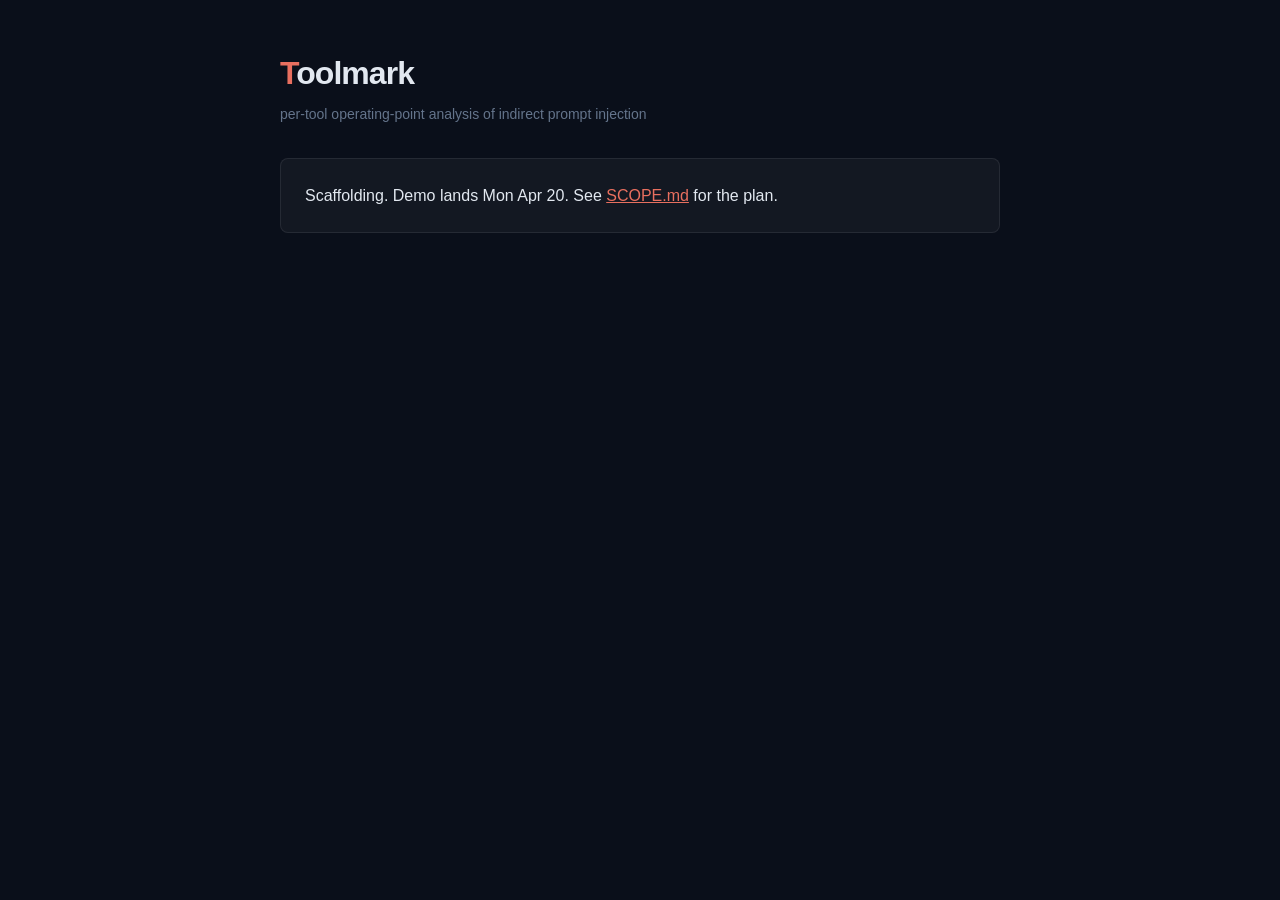
==== public/index.html @ e5ca0663 "restructure: public/ is site source, docs/ symlinks to it GitHub Pages serves main/docs via the syml" ====
<!doctype html>
<html lang="en">
  <head>
    <meta charset="utf-8" />
    <meta name="viewport" content="width=device-width, initial-scale=1" />
    <title>Toolmark — per-tool injection detection</title>
    <link rel="stylesheet" href="style.css" />
  </head>
  <body>
    <main>
      <header>
        <h1>Toolmark</h1>
        <p class="tagline">per-tool operating-point analysis of indirect prompt injection</p>
      </header>
      <section class="placeholder">
        <p>Scaffolding. Demo lands Mon Apr 20. See <a href="https://github.com/jonasneves/aipi540-toolmark/blob/main/SCOPE.md">SCOPE.md</a> for the plan.</p>
      </section>
    </main>
    <script src="app.js" type="module"></script>
  </body>
</html>
---- public/style.css ----
:root {
  --bg: #0a0f1a;
  --surface: rgba(255, 255, 255, 0.04);
  --border: rgba(255, 255, 255, 0.08);
  --text: #e2e8f0;
  --text-secondary: #64748b;
  --accent: #E86F5F;
}

* { box-sizing: border-box; margin: 0; padding: 0; }

body {
  background: var(--bg);
  color: var(--text);
  font-family: -apple-system, 'Helvetica Neue', ui-sans-serif, sans-serif;
  line-height: 1.6;
  padding: 3rem 1.5rem;
}

main { max-width: 720px; margin: 0 auto; display: flex; flex-direction: column; gap: 2rem; }
header h1 { font-weight: 600; letter-spacing: -0.03em; }
header h1::first-letter { color: var(--accent); }
.tagline { color: var(--text-secondary); font-size: 0.875rem; margin-top: 0.25rem; }
.placeholder { padding: 1.5rem; border: 1px solid var(--border); border-radius: 8px; background: var(--surface); }
a { color: var(--accent); }
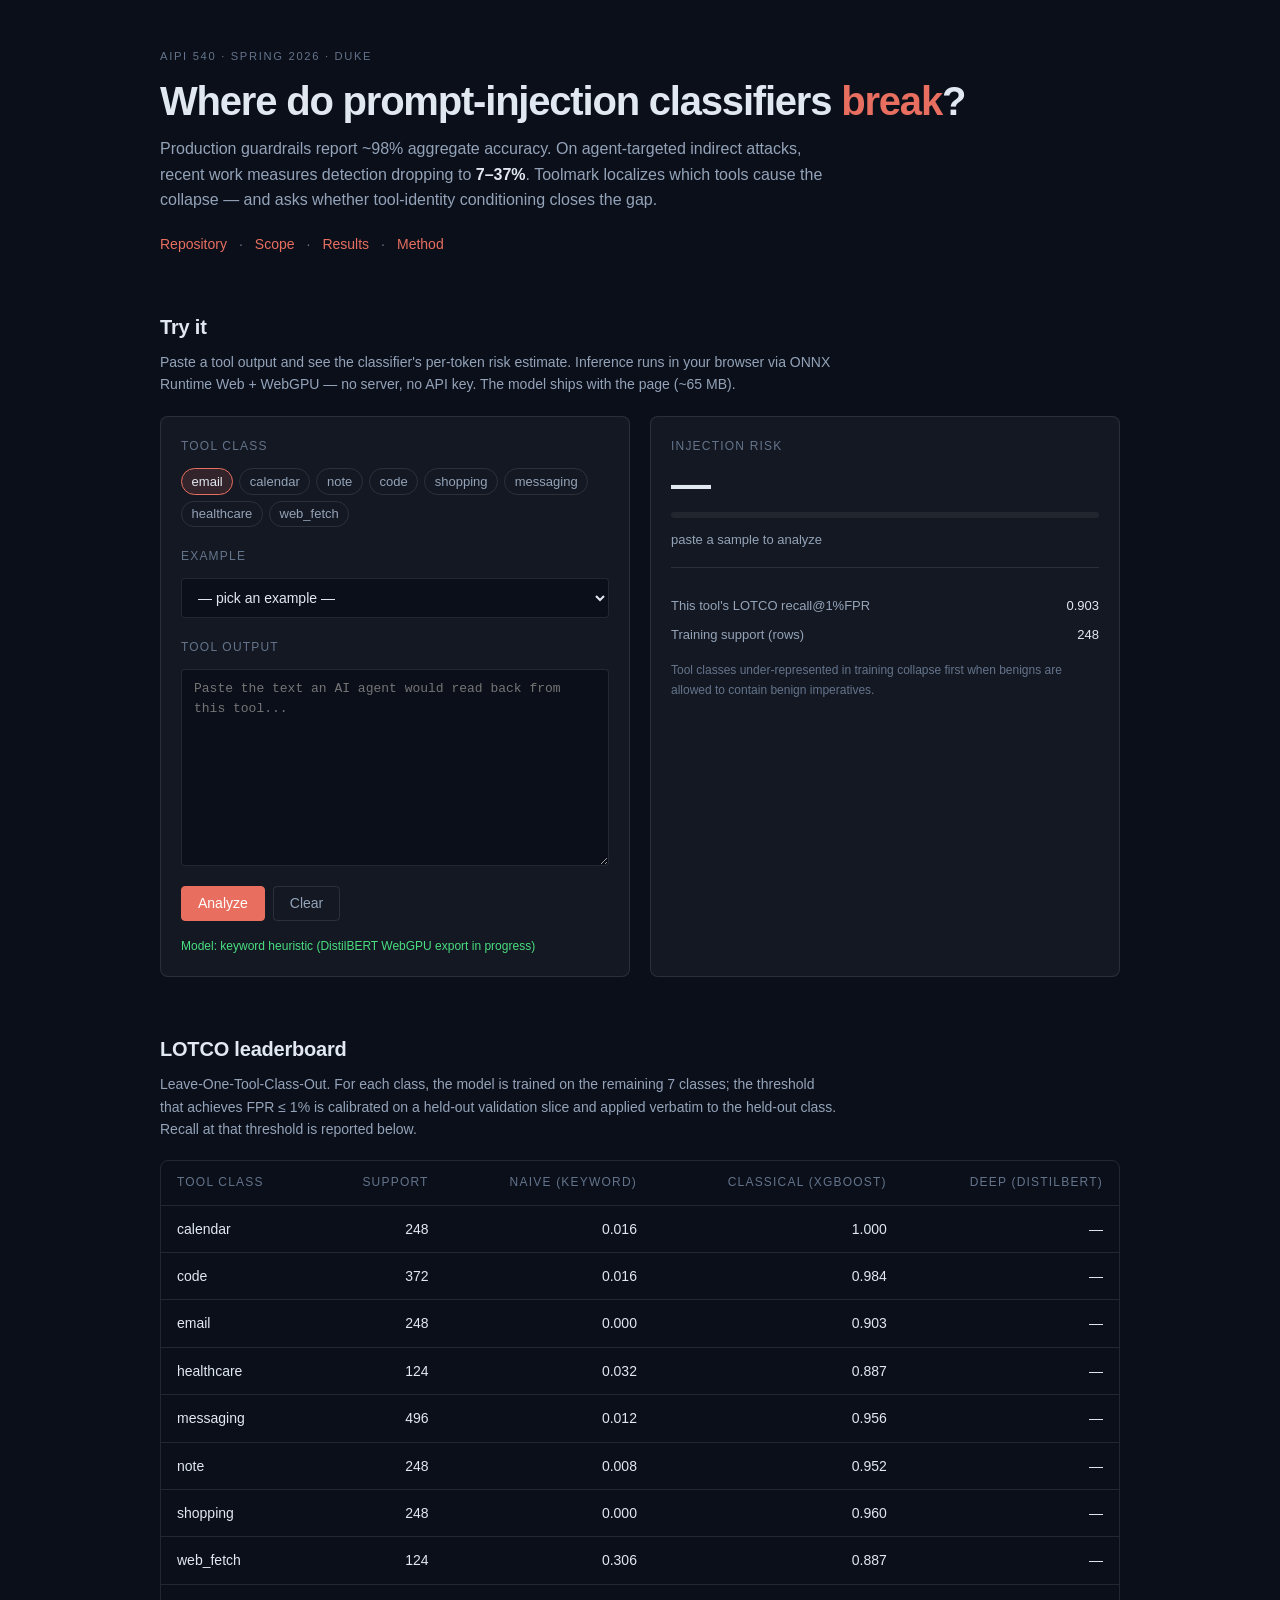
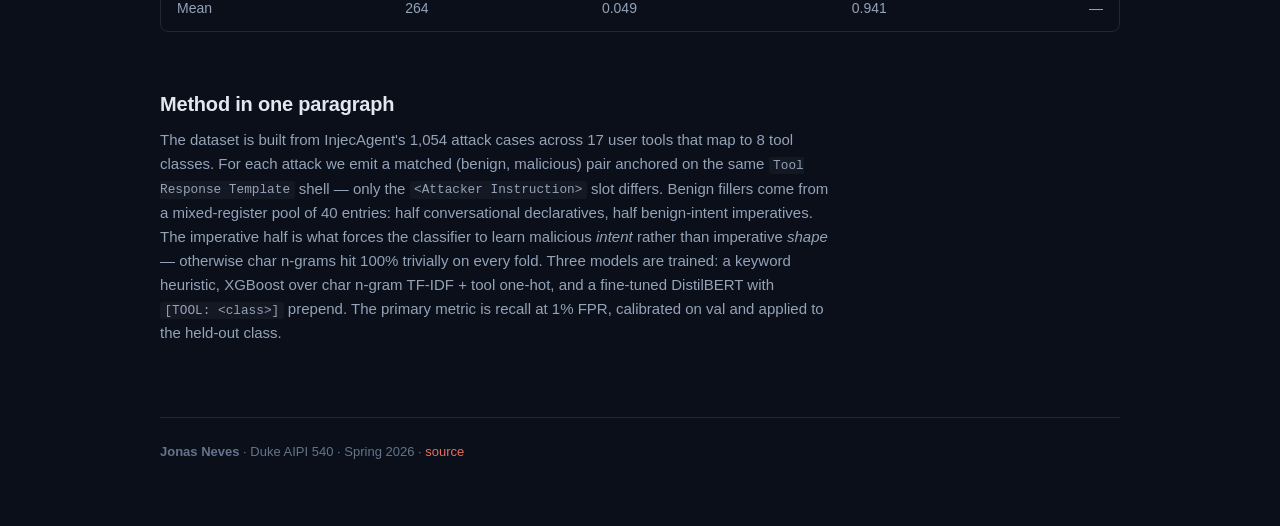
==== commit 4b6dcef9: "feat(web): app shell + interactive demo (keyword heuristic) Static single-page app under public/:  -" ====
--- a/public/index.html
+++ b/public/index.html
@@ -4,17 +4,163 @@
     <meta charset="utf-8" />
     <meta name="viewport" content="width=device-width, initial-scale=1" />
     <title>Toolmark — per-tool injection detection</title>
+    <meta
+      name="description"
+      content="Per-tool operating-point analysis of indirect prompt injection detection on AI agent tool outputs."
+    />
     <link rel="stylesheet" href="style.css" />
   </head>
   <body>
     <main>
       <header>
-        <h1>Toolmark</h1>
-        <p class="tagline">per-tool operating-point analysis of indirect prompt injection</p>
+        <div class="eyebrow">AIPI 540 · Spring 2026 · Duke</div>
+        <h1>Where do prompt-injection classifiers <em>break</em>?</h1>
+        <p class="tagline">
+          Production guardrails report ~98% aggregate accuracy. On agent-targeted
+          indirect attacks, recent work measures detection dropping to
+          <strong>7–37%</strong>. Toolmark localizes which tools cause the collapse —
+          and asks whether tool-identity conditioning closes the gap.
+        </p>
+        <p class="links">
+          <a href="https://github.com/jonasneves/aipi540-toolmark" target="_blank" rel="noopener">Repository</a>
+          <span class="sep">·</span>
+          <a href="https://github.com/jonasneves/aipi540-toolmark/blob/main/SCOPE.md" target="_blank" rel="noopener">Scope</a>
+          <span class="sep">·</span>
+          <a href="#leaderboard">Results</a>
+          <span class="sep">·</span>
+          <a href="#method">Method</a>
+        </p>
       </header>
-      <section class="placeholder">
-        <p>Scaffolding. Demo lands Mon Apr 20. See <a href="https://github.com/jonasneves/aipi540-toolmark/blob/main/SCOPE.md">SCOPE.md</a> for the plan.</p>
+
+      <section class="demo" id="demo" aria-labelledby="demo-heading">
+        <h2 id="demo-heading">Try it</h2>
+        <p class="section-note">
+          Paste a tool output and see the classifier's per-token risk estimate.
+          Inference runs in your browser via ONNX Runtime Web + WebGPU — no
+          server, no API key. The model ships with the page (~65 MB).
+        </p>
+
+        <div class="demo-grid">
+          <div class="demo-input">
+            <label class="field-label" for="tool-class">Tool class</label>
+            <div class="tool-pills" role="radiogroup" aria-label="Tool class">
+              <button class="pill" data-tool="email" role="radio" aria-checked="true">email</button>
+              <button class="pill" data-tool="calendar" role="radio" aria-checked="false">calendar</button>
+              <button class="pill" data-tool="note" role="radio" aria-checked="false">note</button>
+              <button class="pill" data-tool="code" role="radio" aria-checked="false">code</button>
+              <button class="pill" data-tool="shopping" role="radio" aria-checked="false">shopping</button>
+              <button class="pill" data-tool="messaging" role="radio" aria-checked="false">messaging</button>
+              <button class="pill" data-tool="healthcare" role="radio" aria-checked="false">healthcare</button>
+              <button class="pill" data-tool="web_fetch" role="radio" aria-checked="false">web_fetch</button>
+            </div>
+
+            <label class="field-label" for="sample">Example</label>
+            <select id="sample" class="select"></select>
+
+            <label class="field-label" for="tool-output">Tool output</label>
+            <textarea
+              id="tool-output"
+              rows="9"
+              placeholder="Paste the text an AI agent would read back from this tool..."
+            ></textarea>
+
+            <div class="demo-buttons">
+              <button id="analyze" class="btn-primary" disabled>Analyze</button>
+              <button id="clear" class="btn-ghost">Clear</button>
+            </div>
+            <p class="model-status" id="model-status">Loading model…</p>
+          </div>
+
+          <aside class="demo-output" aria-live="polite">
+            <div class="risk-panel">
+              <div class="risk-label">Injection risk</div>
+              <div class="risk-score" id="risk-score">—</div>
+              <div class="risk-bar">
+                <div class="risk-bar-fill" id="risk-bar-fill" style="width:0%"></div>
+              </div>
+              <div class="risk-verdict" id="risk-verdict">paste a sample to analyze</div>
+            </div>
+
+            <div class="context-panel">
+              <div class="context-row">
+                <span class="context-label">This tool's LOTCO recall@1%FPR</span>
+                <span class="context-value" id="context-recall">—</span>
+              </div>
+              <div class="context-row">
+                <span class="context-label">Training support (rows)</span>
+                <span class="context-value" id="context-support">—</span>
+              </div>
+              <p class="context-note" id="context-note">
+                Tool classes under-represented in training collapse first when
+                benigns are allowed to contain benign imperatives.
+              </p>
+            </div>
+          </aside>
+        </div>
       </section>
+
+      <section class="leaderboard" id="leaderboard" aria-labelledby="leader-heading">
+        <h2 id="leader-heading">LOTCO leaderboard</h2>
+        <p class="section-note">
+          Leave-One-Tool-Class-Out. For each class, the model is trained on the
+          remaining 7 classes; the threshold that achieves FPR ≤ 1% is
+          calibrated on a held-out validation slice and applied verbatim to the
+          held-out class. Recall at that threshold is reported below.
+        </p>
+        <div class="table-wrap">
+          <table id="scores-table" class="scores-table">
+            <thead>
+              <tr>
+                <th scope="col">Tool class</th>
+                <th scope="col">Support</th>
+                <th scope="col">Naive (keyword)</th>
+                <th scope="col">Classical (XGBoost)</th>
+                <th scope="col">Deep (DistilBERT)</th>
+              </tr>
+            </thead>
+            <tbody id="scores-tbody">
+              <tr><td colspan="5" class="loading-row">Loading results…</td></tr>
+            </tbody>
+            <tfoot>
+              <tr>
+                <th scope="row">Mean</th>
+                <th id="mean-support"></th>
+                <th id="mean-naive"></th>
+                <th id="mean-classical"></th>
+                <th id="mean-deep"></th>
+              </tr>
+            </tfoot>
+          </table>
+        </div>
+      </section>
+
+      <section class="method" id="method" aria-labelledby="method-heading">
+        <h2 id="method-heading">Method in one paragraph</h2>
+        <p>
+          The dataset is built from InjecAgent's 1,054 attack cases across 17
+          user tools that map to 8 tool classes. For each attack we emit a
+          matched (benign, malicious) pair anchored on the same
+          <code>Tool Response Template</code> shell — only the
+          <code>&lt;Attacker Instruction&gt;</code> slot differs. Benign fillers
+          come from a mixed-register pool of 40 entries: half conversational
+          declaratives, half benign-intent imperatives. The imperative half is
+          what forces the classifier to learn malicious <em>intent</em> rather
+          than imperative <em>shape</em> — otherwise char n-grams hit 100%
+          trivially on every fold. Three models are trained: a keyword
+          heuristic, XGBoost over char n-gram TF-IDF + tool one-hot, and a
+          fine-tuned DistilBERT with
+          <code>[TOOL:&nbsp;&lt;class&gt;]</code> prepend. The primary metric is
+          recall at 1% FPR, calibrated on val and applied to the held-out
+          class.
+        </p>
+      </section>
+
+      <footer>
+        <p>
+          <strong>Jonas Neves</strong> · Duke AIPI 540 · Spring 2026 ·
+          <a href="https://github.com/jonasneves/aipi540-toolmark">source</a>
+        </p>
+      </footer>
     </main>
     <script src="app.js" type="module"></script>
   </body>
--- a/public/style.css
+++ b/public/style.css
@@ -1,25 +1,302 @@
 :root {
   --bg: #0a0f1a;
   --surface: rgba(255, 255, 255, 0.04);
-  --border: rgba(255, 255, 255, 0.08);
+  --surface-2: rgba(255, 255, 255, 0.06);
+  --border: rgba(255, 255, 255, 0.1);
+  --border-hover: rgba(255, 255, 255, 0.2);
   --text: #e2e8f0;
-  --text-secondary: #64748b;
+  --text-secondary: #94a3b8;
+  --text-dim: #64748b;
   --accent: #E86F5F;
+  --accent-dim: rgba(232, 111, 95, 0.15);
+  --green: #4ade80;
+  --yellow: #fbbf24;
+  --red: #f87171;
+
+  --radius-sm: 4px;
+  --radius-md: 8px;
+  --radius-lg: 12px;
 }
 
 * { box-sizing: border-box; margin: 0; padding: 0; }
+
+html { scroll-behavior: smooth; }
 
 body {
   background: var(--bg);
   color: var(--text);
-  font-family: -apple-system, 'Helvetica Neue', ui-sans-serif, sans-serif;
+  font-family: -apple-system, BlinkMacSystemFont, 'Helvetica Neue', ui-sans-serif, sans-serif;
   line-height: 1.6;
-  padding: 3rem 1.5rem;
-}
-
-main { max-width: 720px; margin: 0 auto; display: flex; flex-direction: column; gap: 2rem; }
-header h1 { font-weight: 600; letter-spacing: -0.03em; }
-header h1::first-letter { color: var(--accent); }
-.tagline { color: var(--text-secondary); font-size: 0.875rem; margin-top: 0.25rem; }
-.placeholder { padding: 1.5rem; border: 1px solid var(--border); border-radius: 8px; background: var(--surface); }
-a { color: var(--accent); }
+  font-size: 15px;
+  padding: 3rem 1.5rem 4rem;
+}
+
+main {
+  max-width: 960px;
+  margin: 0 auto;
+  display: flex;
+  flex-direction: column;
+  gap: 3.5rem;
+}
+
+a { color: var(--accent); text-decoration: none; transition: opacity 0.15s; }
+a:hover { opacity: 0.75; }
+
+code {
+  font-family: 'SF Mono', ui-monospace, Menlo, monospace;
+  font-size: 0.85em;
+  background: var(--surface);
+  padding: 0.1em 0.35em;
+  border-radius: 3px;
+}
+
+h2 {
+  font-size: 1.25rem;
+  font-weight: 600;
+  letter-spacing: -0.01em;
+  margin-bottom: 0.5rem;
+}
+
+.section-note {
+  color: var(--text-secondary);
+  font-size: 0.875rem;
+  margin-bottom: 1.25rem;
+  max-width: 680px;
+}
+
+/* --- header ---------------------------------------------------------- */
+
+header { display: flex; flex-direction: column; gap: 0.75rem; }
+.eyebrow {
+  font-size: 0.7rem;
+  text-transform: uppercase;
+  letter-spacing: 0.15em;
+  color: var(--text-dim);
+}
+
+header h1 {
+  font-size: clamp(1.75rem, 3.5vw, 2.5rem);
+  font-weight: 600;
+  letter-spacing: -0.03em;
+  line-height: 1.15;
+}
+header h1 em {
+  font-style: normal;
+  color: var(--accent);
+}
+
+.tagline {
+  color: var(--text-secondary);
+  font-size: 1rem;
+  max-width: 680px;
+}
+.tagline strong {
+  color: var(--text);
+  font-weight: 600;
+}
+
+.links {
+  display: flex;
+  gap: 0.75rem;
+  align-items: center;
+  font-size: 0.875rem;
+  color: var(--text-secondary);
+  margin-top: 0.5rem;
+}
+.links .sep { color: var(--text-dim); }
+
+/* --- demo ------------------------------------------------------------ */
+
+.demo-grid {
+  display: grid;
+  grid-template-columns: 1fr 1fr;
+  gap: 1.25rem;
+}
+@media (max-width: 720px) {
+  .demo-grid { grid-template-columns: 1fr; }
+}
+
+.demo-input, .demo-output {
+  display: flex;
+  flex-direction: column;
+  gap: 0.75rem;
+  padding: 1.25rem;
+  background: var(--surface);
+  border: 1px solid var(--border);
+  border-radius: var(--radius-md);
+}
+
+.field-label {
+  font-size: 0.75rem;
+  text-transform: uppercase;
+  letter-spacing: 0.1em;
+  color: var(--text-dim);
+  margin-top: 0.5rem;
+}
+.field-label:first-child { margin-top: 0; }
+
+.tool-pills { display: flex; flex-wrap: wrap; gap: 0.375rem; }
+.pill {
+  border: 1px solid var(--border);
+  background: transparent;
+  color: var(--text-secondary);
+  font-family: inherit;
+  font-size: 0.8125rem;
+  padding: 0.3rem 0.6rem;
+  border-radius: 999px;
+  cursor: pointer;
+  transition: all 0.15s;
+}
+.pill:hover { border-color: var(--border-hover); color: var(--text); }
+.pill[aria-checked="true"] {
+  border-color: var(--accent);
+  background: var(--accent-dim);
+  color: var(--text);
+}
+
+.select, textarea {
+  background: var(--bg);
+  border: 1px solid var(--border);
+  border-radius: var(--radius-sm);
+  color: var(--text);
+  padding: 0.6rem 0.75rem;
+  font-family: inherit;
+  font-size: 0.875rem;
+  width: 100%;
+  resize: vertical;
+}
+textarea { font-family: 'SF Mono', ui-monospace, Menlo, monospace; font-size: 0.8125rem; line-height: 1.5; }
+.select:focus, textarea:focus { outline: none; border-color: var(--accent); }
+
+.demo-buttons { display: flex; gap: 0.5rem; margin-top: 0.5rem; }
+
+.btn-primary, .btn-ghost {
+  font-family: inherit;
+  font-size: 0.875rem;
+  font-weight: 500;
+  padding: 0.55rem 1rem;
+  border-radius: var(--radius-sm);
+  cursor: pointer;
+  transition: all 0.15s;
+}
+.btn-primary {
+  background: var(--accent);
+  border: 1px solid var(--accent);
+  color: #fff;
+}
+.btn-primary:hover:not(:disabled) { opacity: 0.9; }
+.btn-primary:disabled { opacity: 0.4; cursor: not-allowed; }
+.btn-ghost {
+  background: transparent;
+  border: 1px solid var(--border);
+  color: var(--text-secondary);
+}
+.btn-ghost:hover { color: var(--text); border-color: var(--border-hover); }
+
+.model-status {
+  font-size: 0.75rem;
+  color: var(--text-dim);
+  margin-top: 0.25rem;
+}
+.model-status.ready { color: var(--green); }
+.model-status.error { color: var(--red); }
+
+/* --- output ---------------------------------------------------------- */
+
+.risk-panel {
+  display: flex;
+  flex-direction: column;
+  gap: 0.5rem;
+  padding-bottom: 1rem;
+  border-bottom: 1px solid var(--border);
+}
+.risk-label {
+  font-size: 0.75rem;
+  text-transform: uppercase;
+  letter-spacing: 0.1em;
+  color: var(--text-dim);
+}
+.risk-score {
+  font-size: 2.5rem;
+  font-weight: 600;
+  letter-spacing: -0.03em;
+  line-height: 1;
+  color: var(--text);
+}
+.risk-bar {
+  height: 6px;
+  background: var(--surface-2);
+  border-radius: 999px;
+  overflow: hidden;
+}
+.risk-bar-fill {
+  height: 100%;
+  background: var(--accent);
+  border-radius: 999px;
+  transition: width 0.3s ease, background 0.3s ease;
+}
+.risk-bar-fill.low { background: var(--green); }
+.risk-bar-fill.med { background: var(--yellow); }
+.risk-bar-fill.high { background: var(--red); }
+.risk-verdict {
+  font-size: 0.8125rem;
+  color: var(--text-secondary);
+  margin-top: 0.25rem;
+}
+
+.context-panel { display: flex; flex-direction: column; gap: 0.5rem; padding-top: 1rem; }
+.context-row {
+  display: flex;
+  justify-content: space-between;
+  font-size: 0.8125rem;
+  color: var(--text-secondary);
+}
+.context-value { color: var(--text); font-variant-numeric: tabular-nums; }
+.context-note {
+  font-size: 0.75rem;
+  color: var(--text-dim);
+  margin-top: 0.5rem;
+}
+
+/* --- leaderboard ----------------------------------------------------- */
+
+.table-wrap { overflow-x: auto; border: 1px solid var(--border); border-radius: var(--radius-md); }
+
+.scores-table {
+  width: 100%;
+  border-collapse: collapse;
+  font-size: 0.875rem;
+}
+.scores-table th, .scores-table td {
+  padding: 0.75rem 1rem;
+  text-align: right;
+  font-variant-numeric: tabular-nums;
+}
+.scores-table th:first-child, .scores-table td:first-child { text-align: left; }
+.scores-table thead th {
+  font-weight: 500;
+  font-size: 0.75rem;
+  text-transform: uppercase;
+  letter-spacing: 0.1em;
+  color: var(--text-dim);
+  border-bottom: 1px solid var(--border);
+}
+.scores-table tbody tr { border-bottom: 1px solid var(--border); }
+.scores-table tbody tr:last-child { border-bottom: none; }
+.scores-table tfoot th { border-top: 1px solid var(--border); color: var(--text-secondary); font-weight: 500; }
+.scores-table .loading-row { text-align: center; color: var(--text-dim); }
+.scores-table .num-cell { font-feature-settings: 'tnum'; }
+.scores-table .best { color: var(--green); font-weight: 500; }
+.scores-table .worst { color: var(--red); }
+
+/* --- method + footer ------------------------------------------------- */
+
+.method p { color: var(--text-secondary); max-width: 680px; }
+
+footer {
+  margin-top: 1rem;
+  padding-top: 1.5rem;
+  border-top: 1px solid var(--border);
+  font-size: 0.8125rem;
+  color: var(--text-dim);
+}
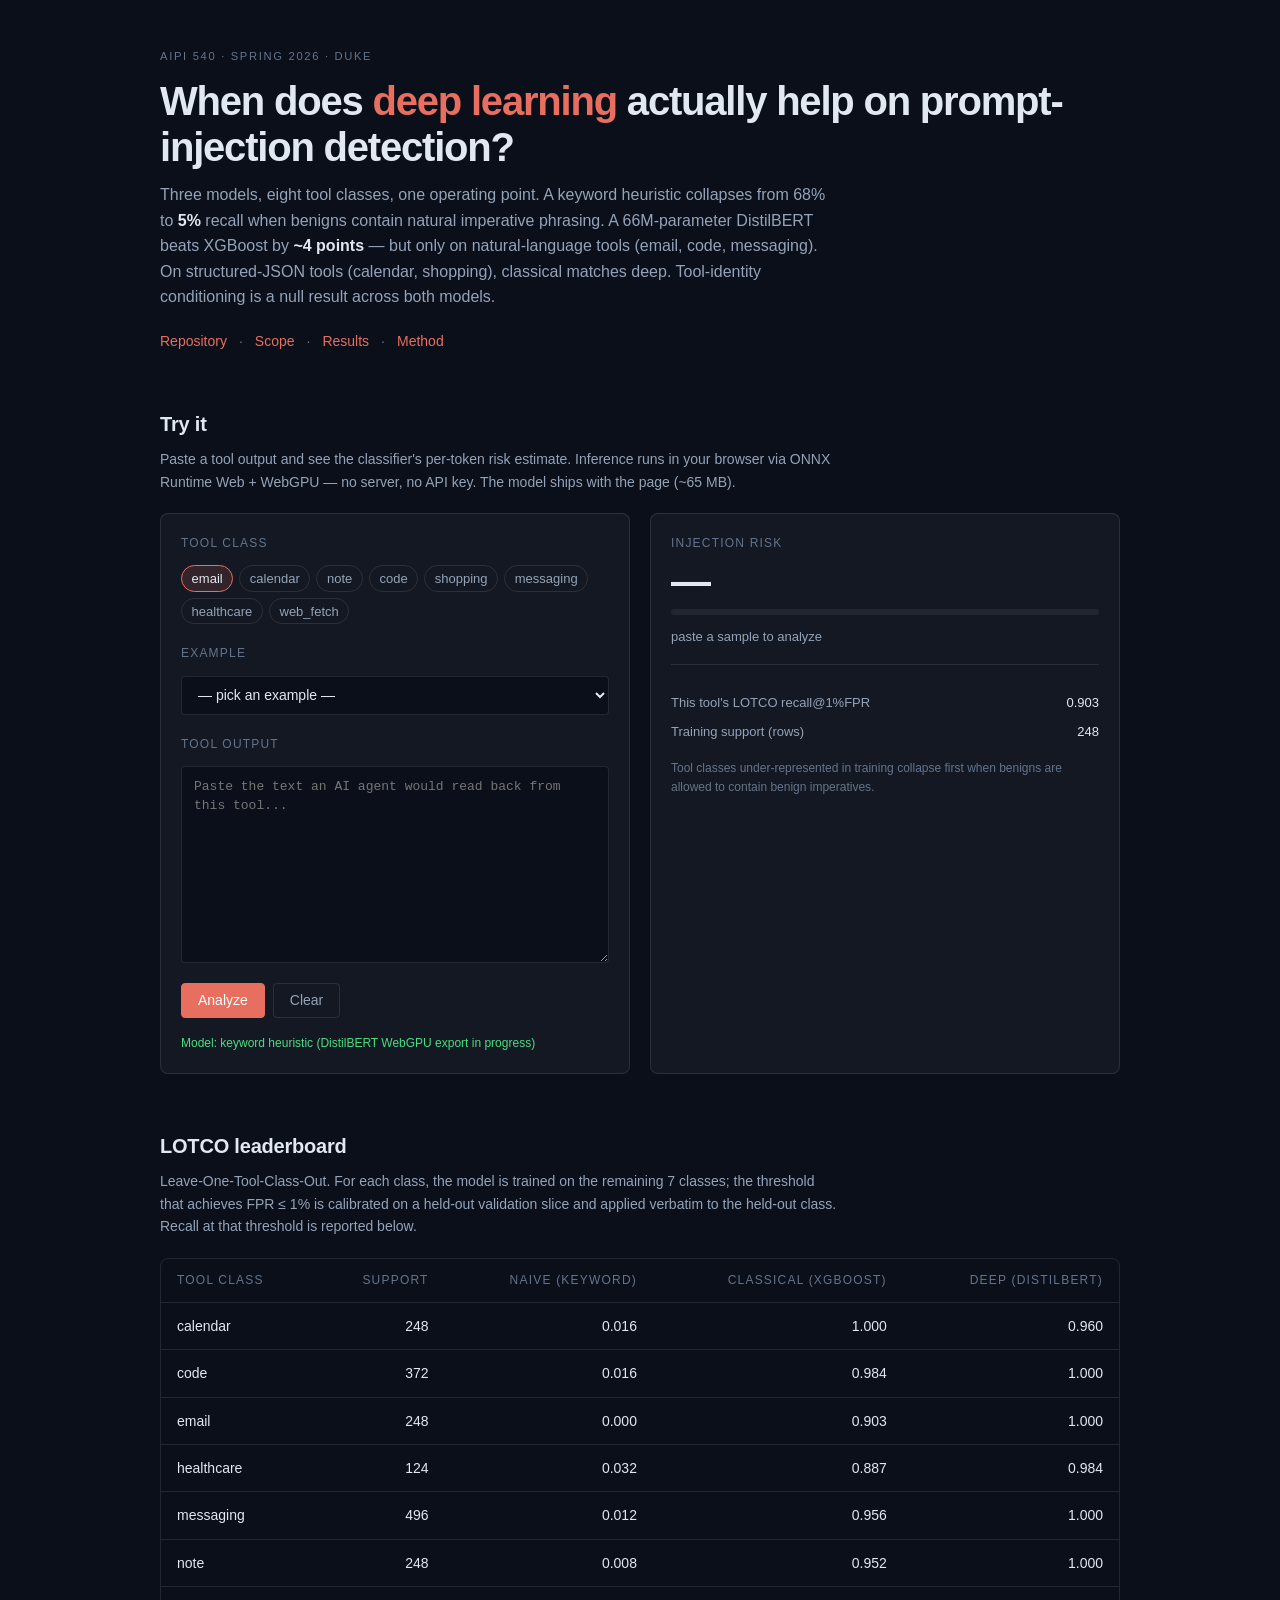
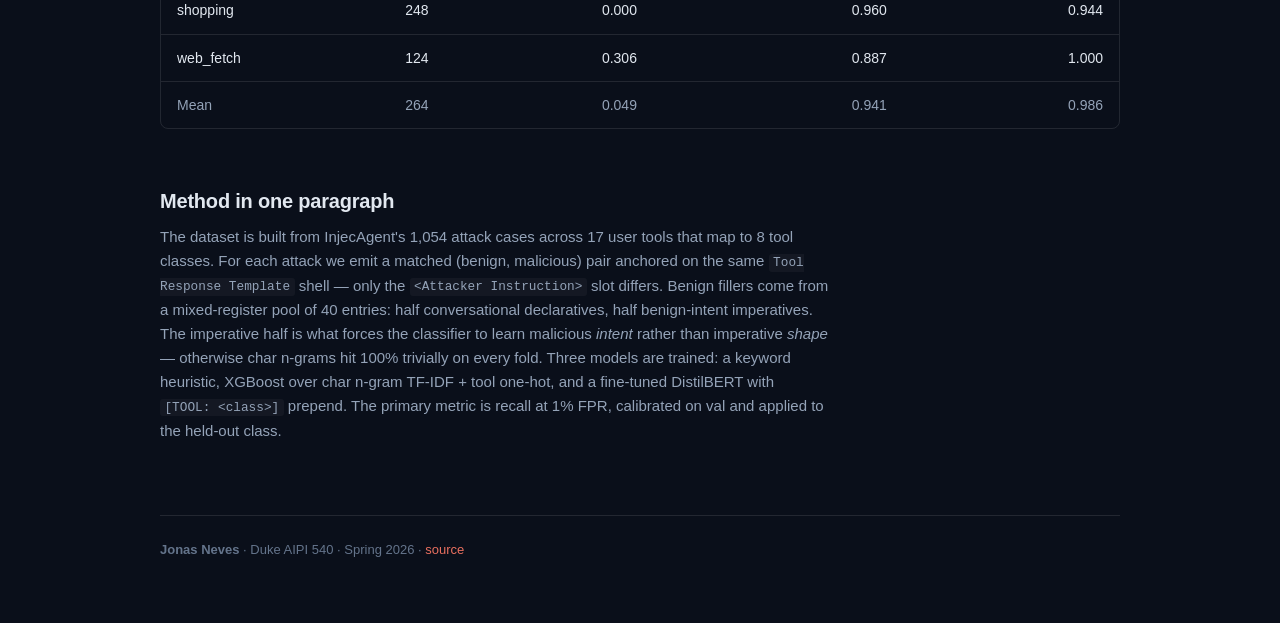
==== commit e9422df2: "docs(report): real numbers + reframed thesis after DL results Full DistilBERT LOTCO run completed. U" ====
--- a/public/index.html
+++ b/public/index.html
@@ -14,12 +14,15 @@
     <main>
       <header>
         <div class="eyebrow">AIPI 540 · Spring 2026 · Duke</div>
-        <h1>Where do prompt-injection classifiers <em>break</em>?</h1>
+        <h1>When does <em>deep learning</em> actually help on prompt-injection detection?</h1>
         <p class="tagline">
-          Production guardrails report ~98% aggregate accuracy. On agent-targeted
-          indirect attacks, recent work measures detection dropping to
-          <strong>7–37%</strong>. Toolmark localizes which tools cause the collapse —
-          and asks whether tool-identity conditioning closes the gap.
+          Three models, eight tool classes, one operating point. A keyword
+          heuristic collapses from 68% to <strong>5%</strong> recall when benigns
+          contain natural imperative phrasing. A 66M-parameter DistilBERT beats
+          XGBoost by <strong>~4 points</strong> — but only on natural-language
+          tools (email, code, messaging). On structured-JSON tools (calendar,
+          shopping), classical matches deep. Tool-identity conditioning is a
+          null result across both models.
         </p>
         <p class="links">
           <a href="https://github.com/jonasneves/aipi540-toolmark" target="_blank" rel="noopener">Repository</a>
